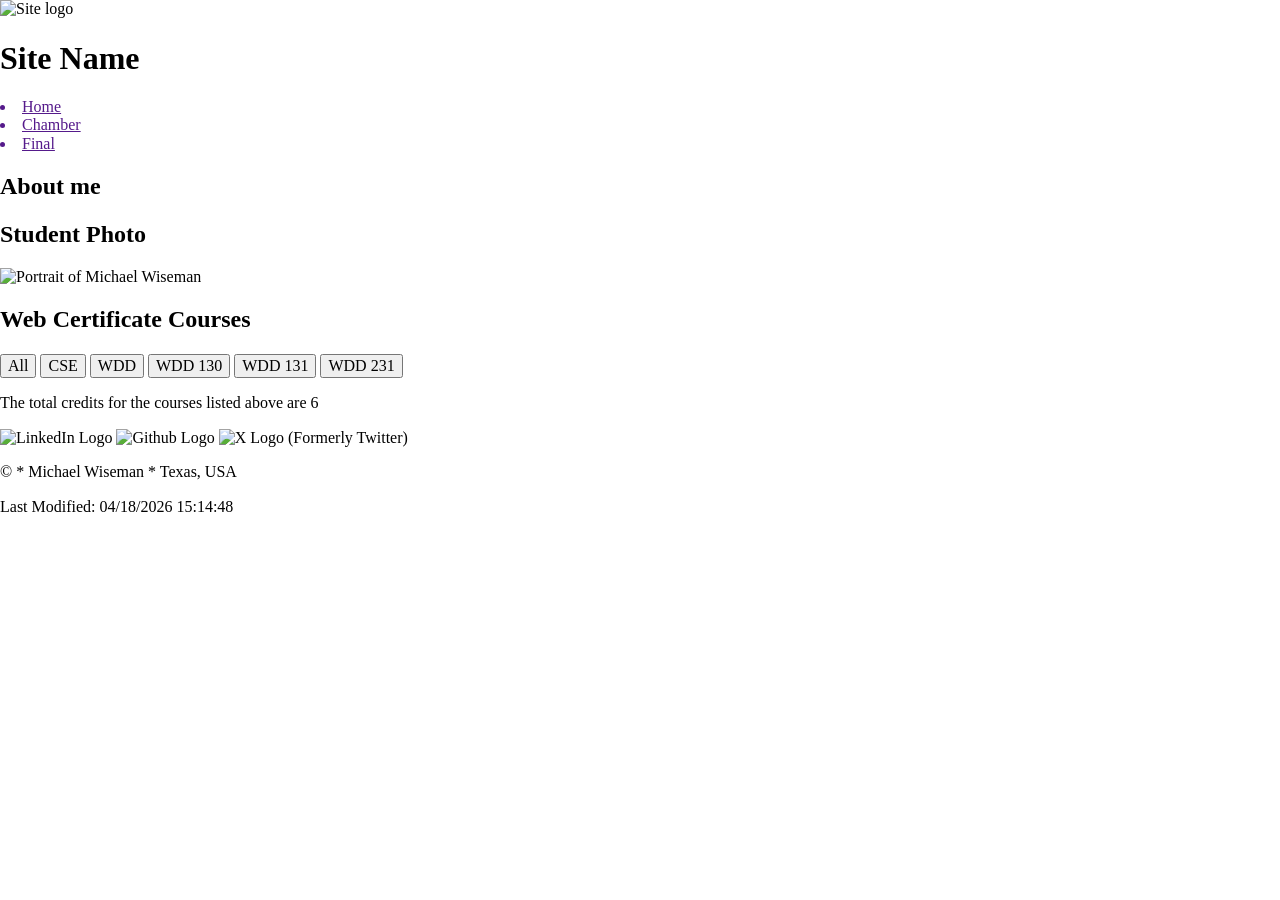
==== index.html @ cc6afd2e "Improve index.html layout by adding spacing and formatting adjustments for better readability and or" ====
<!DOCTYPE html>
<html>
    <head>
        <meta charset="utf-8">
        <meta http-equiv="X-UA-Compatible" content="IE=edge">
        <title>WDD 231 | Coursework</title>
        <meta name="description" content="">
        <meta name="viewport" content="width=device-width, initial-scale=1">
        <link rel="stylesheet" href="styles/normalize.css">
        <link rel="stylesheet" href="./styles/style.css">
    </head>
    <body>
        <header>

            <img src="" alt="Site logo">
            <h1>Site Name</h1>

            <nav>
                <a href=""><li>Home</li></a>
                <a href=""><li>Chamber</li></a>
                <a href=""><li>Final</li></a>
            </nav>

        </header>
        <main>

            <div>
                <h2>About me</h2>
            </div>
            
            <div>
                <h2>Student Photo</h2>
                <img src="" alt="Portrait of Michael Wiseman">
            </div>

            <div>
                <h2>Web Certificate Courses</h2>
                <button type="button">All</button>
                <button type="button">CSE</button>
                <button type="button">WDD</button>
                <button type="button">WDD 130</button>
                <button type="button">WDD 131</button>
                <button type="button">WDD 231</button>
            </div>

            <div>
                <p>The total credits for the courses listed above are 6</p>
                <img src="" alt="LinkedIn Logo">
                <img src="" alt="Github Logo">
                <img src="" alt="X Logo (Formerly Twitter)">
            </div>

        </main>

        <footer>

            <p>© * Michael Wiseman * Texas, USA</p>
            <p>Last Modified: 04/18/2026 15:14:48</p>
            
        </footer>
        
    </body>
</html>
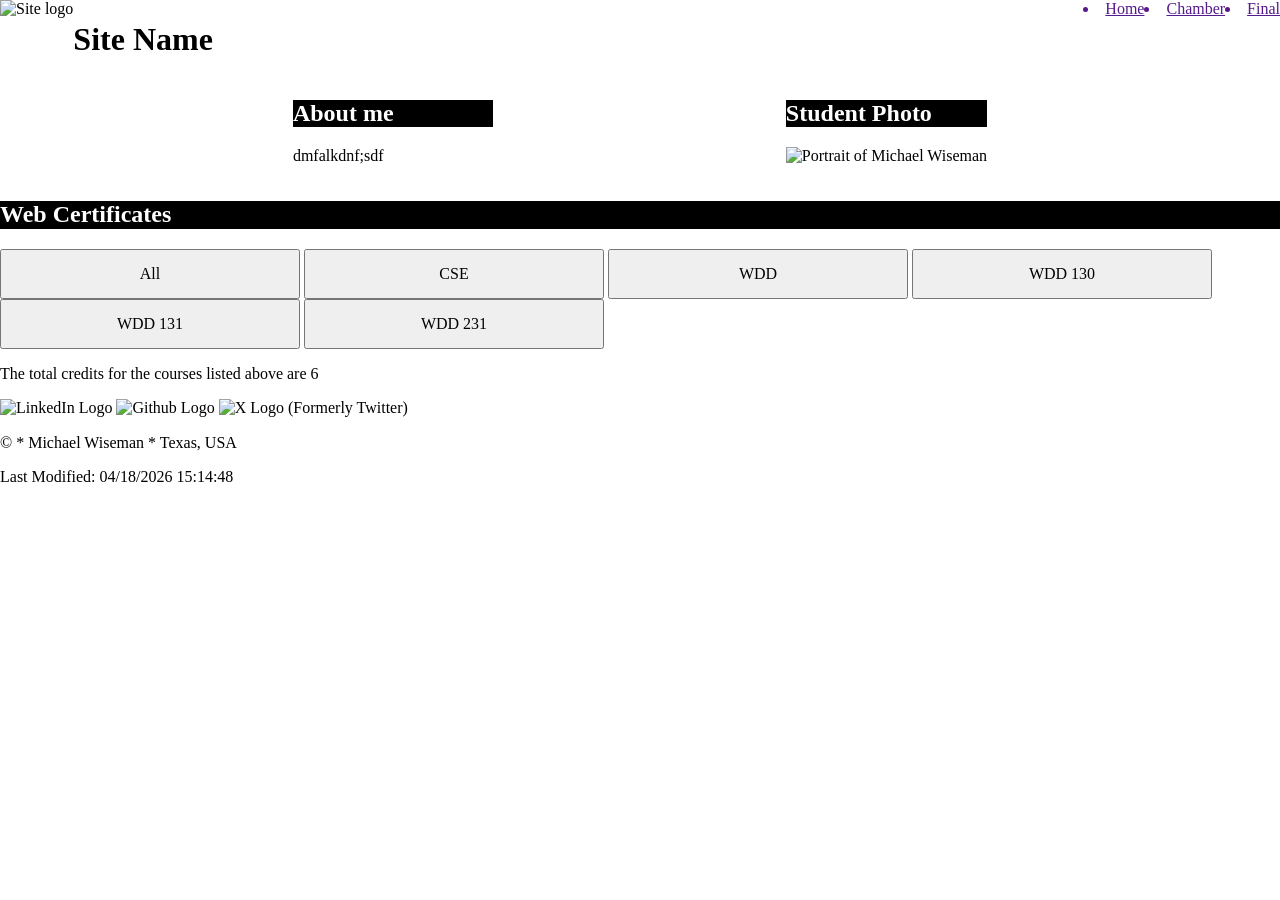
==== commit c6ed5d21: "Refactor index.html and style.css to improve layout with grid system and sectioning for better organ" ====
--- a/index.html
+++ b/index.html
@@ -11,9 +11,10 @@
     </head>
     <body>
         <header>
-
-            <img src="" alt="Site logo">
-            <h1>Site Name</h1>
+            <section>
+                <img src="" alt="Site logo">
+                <h1>Site Name</h1>
+            </section>
 
             <nav>
                 <a href=""><li>Home</li></a>
@@ -24,17 +25,24 @@
         </header>
         <main>
 
-            <div>
-                <h2>About me</h2>
+            <div class="tile-zero">
+                <section class="tile-titles">
+                    <h2>About me</h2>
+                </section>
+                <p>dmfalkdnf;sdf</p>
             </div>
             
-            <div>
-                <h2>Student Photo</h2>
+            <div class="tile-one">
+                <section class="tile-titles">
+                    <h2>Student Photo</h2>
+                </section>
                 <img src="" alt="Portrait of Michael Wiseman">
             </div>
 
-            <div>
-                <h2>Web Certificate Courses</h2>
+            <div class="buttons tile-two">
+                <section class="tile-titles">
+                    <h2>Web Certificates</h2>
+                </section>
                 <button type="button">All</button>
                 <button type="button">CSE</button>
                 <button type="button">WDD</button>
@@ -43,7 +51,7 @@
                 <button type="button">WDD 231</button>
             </div>
 
-            <div>
+            <div class="tile-three">
                 <p>The total credits for the courses listed above are 6</p>
                 <img src="" alt="LinkedIn Logo">
                 <img src="" alt="Github Logo">
--- a/styles/style.css
+++ b/styles/style.css
@@ -0,0 +1,52 @@
+
+
+main {
+	display: grid;
+    grid-template-columns: auto auto auto;
+}
+
+.tile-zero {
+    grid-column: 2/6;
+    min-width: 200px;
+}
+
+.tile-one{
+    grid-column: 7/10;
+    min-width: 200px;
+}
+
+.tile-two {
+    grid-column: 1/11;
+}
+.tile-three {
+    grid-column: 1/11;
+}
+
+header {
+    display: flex;
+    justify-content: space-between;
+    text-align: center;
+    grid-column:1/10
+}
+
+header section {
+    display: flex;
+    flex-direction: row;
+}
+
+nav {display: flex;
+    flex-direction: row;
+    text-align: center;
+}
+
+.tile-titles {
+    background-color: black;
+    color: white;
+    grid-column:1/3;
+}
+
+
+button{
+    width: 300px;
+    height: 50px;
+}
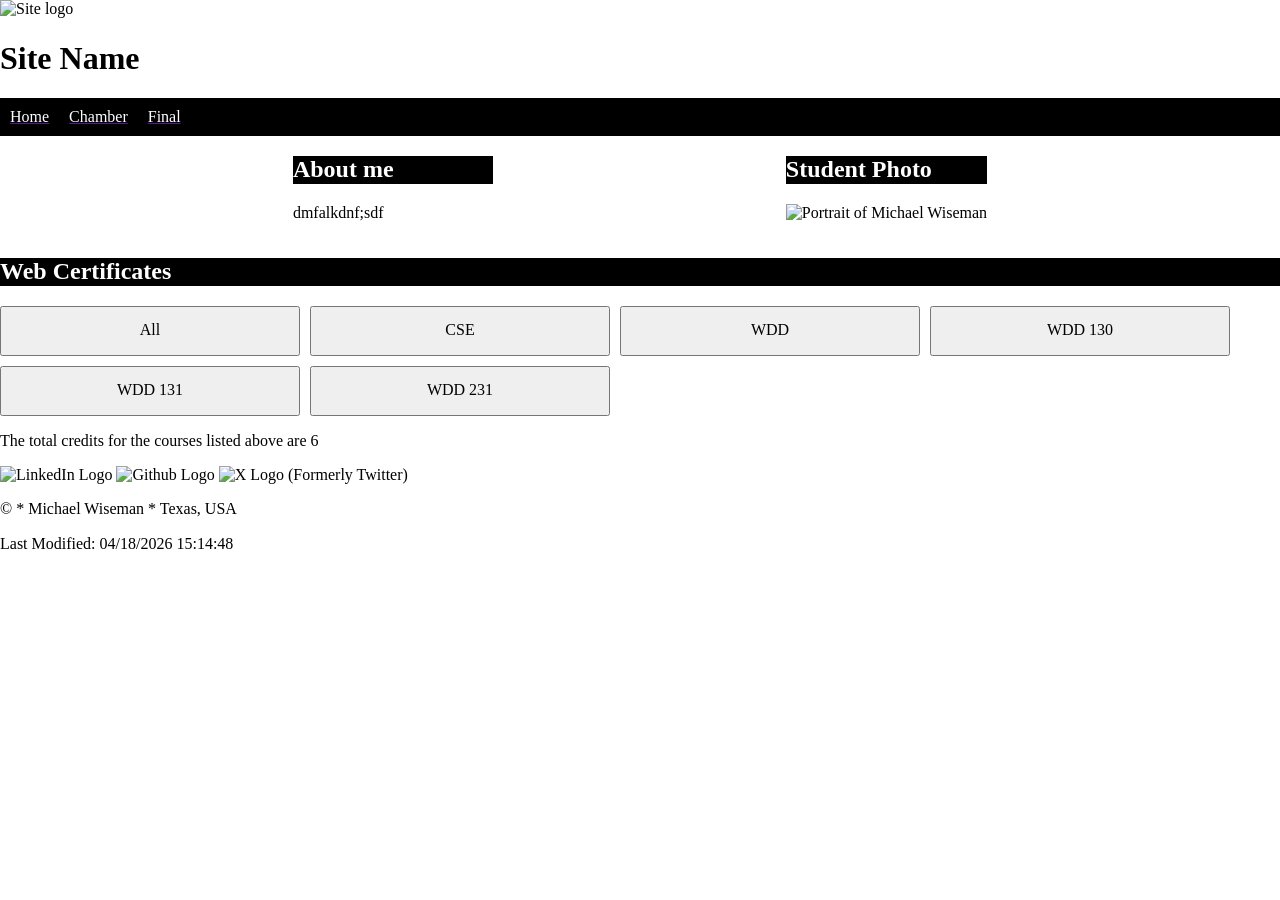
==== commit bc78a58c: "Refactor index.html and style.css to improve button layout and styling, including the addition of a " ====
--- a/index.html
+++ b/index.html
@@ -3,11 +3,17 @@
     <head>
         <meta charset="utf-8">
         <meta http-equiv="X-UA-Compatible" content="IE=edge">
+        <link rel="icon" href="./images/favicon.ico">
         <title>WDD 231 | Coursework</title>
         <meta name="description" content="">
         <meta name="viewport" content="width=device-width, initial-scale=1">
         <link rel="stylesheet" href="styles/normalize.css">
         <link rel="stylesheet" href="./styles/style.css">
+
+        <meta property="og:title" content="Michael Wiseman">
+        <meta property="og:description" content="Explore the course work that Michael Wiseman accomplished within the first year of BYU Pathway, including CSE110, WDD110, etc.">
+        <meta property="og:url" content="https://www.mcwiseman97.github.io/WDD231/">
+        <meta property="og:image" content="">
     </head>
     <body>
         <header>
@@ -39,16 +45,18 @@
                 <img src="" alt="Portrait of Michael Wiseman">
             </div>
 
-            <div class="buttons tile-two">
+            <div class="tile-two">
                 <section class="tile-titles">
                     <h2>Web Certificates</h2>
                 </section>
-                <button type="button">All</button>
-                <button type="button">CSE</button>
-                <button type="button">WDD</button>
-                <button type="button">WDD 130</button>
-                <button type="button">WDD 131</button>
-                <button type="button">WDD 231</button>
+                <sections class="buttons">
+                    <button type="button">All</button>
+                    <button type="button">CSE</button>
+                    <button type="button">WDD</button>
+                    <button type="button">WDD 130</button>
+                    <button type="button">WDD 131</button>
+                    <button type="button">WDD 231</button>
+                </sections>    
             </div>
 
             <div class="tile-three">
--- a/styles/style.css
+++ b/styles/style.css
@@ -23,20 +23,24 @@
 }
 
 header {
-    display: flex;
-    justify-content: space-between;
-    text-align: center;
-    grid-column:1/10
+    grid-column:1/11
 }
 
 header section {
+    color: black;
+}
+
+nav {
+    background-color: black;
     display: flex;
     flex-direction: row;
+    text-align: center;
 }
-
-nav {display: flex;
-    flex-direction: row;
-    text-align: center;
+nav li {
+    color: white;
+    text-decoration: none;
+    list-style: none;
+    padding: 10px;
 }
 
 .tile-titles {
@@ -45,8 +49,14 @@
     grid-column:1/3;
 }
 
-
 button{
     width: 300px;
     height: 50px;
+    
+}
+
+.buttons {
+    display: flex; 
+    flex-wrap: wrap;
+    gap: 10px;
 }
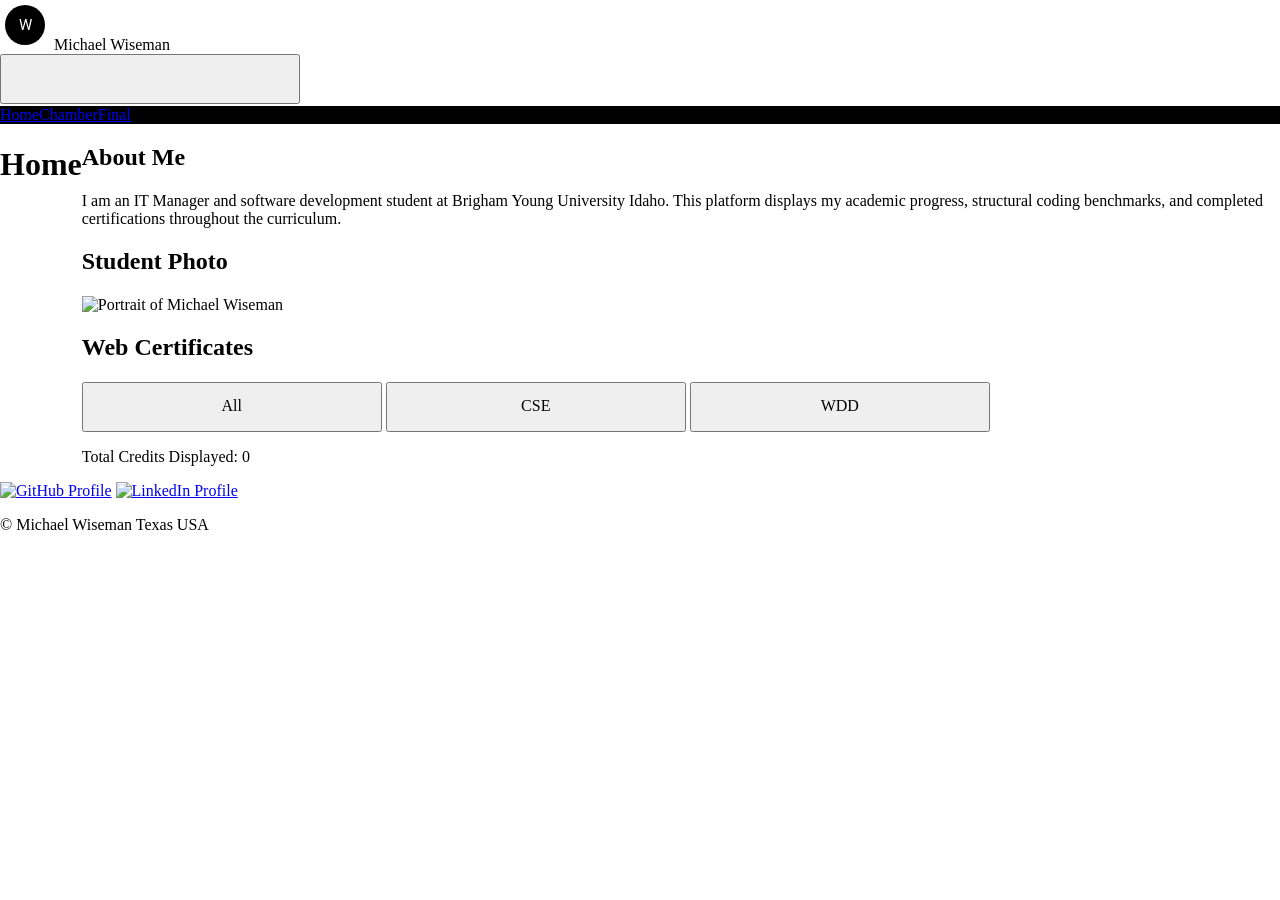
==== commit 340f00e5: "Modifies index.html to regorganize." ====
--- a/index.html
+++ b/index.html
@@ -1,79 +1,70 @@
 <!DOCTYPE html>
-<html>
-    <head>
-        <meta charset="utf-8">
-        <meta http-equiv="X-UA-Compatible" content="IE=edge">
-        <link rel="icon" href="./images/favicon.ico">
-        <title>WDD 231 | Coursework</title>
-        <meta name="description" content="">
-        <meta name="viewport" content="width=device-width, initial-scale=1">
-        <link rel="stylesheet" href="styles/normalize.css">
-        <link rel="stylesheet" href="./styles/style.css">
-
-        <meta property="og:title" content="Michael Wiseman">
-        <meta property="og:description" content="Explore the course work that Michael Wiseman accomplished within the first year of BYU Pathway, including CSE110, WDD110, etc.">
-        <meta property="og:url" content="https://www.mcwiseman97.github.io/WDD231/">
-        <meta property="og:image" content="">
-    </head>
-    <body>
-        <header>
-            <section>
-                <img src="" alt="Site logo">
-                <h1>Site Name</h1>
+<html lang="en">
+<head>
+    <meta charset="utf-8">
+    <meta http-equiv="X-UA-Compatible" content="IE=edge">
+    <link rel="icon" href="images/favicon.ico">
+    <title>WDD 231 | Coursework</title>
+    <meta name="description" content="Explore the academic coursework completed by Michael Wiseman for the Software Development degree program at Brigham Young University Idaho.">
+    <meta name="author" content="Michael Wiseman">
+    <meta name="viewport" content="width=device-width, initial-scale=1">
+    <link rel="stylesheet" href="styles/normalize.css">
+    <link rel="stylesheet" href="styles/style.css">
+    <link rel="preconnect" href="https://fonts.googleapis.com">
+    <link rel="preconnect" href="https://fonts.gstatic.com" crossorigin>
+    <link href="https://fonts.googleapis.com/css2?family=Roboto:wght@300;400;700&display=swap" rel="stylesheet">
+    <meta property="og:title" content="Michael Wiseman">
+    <meta property="og:description" content="Explore the course work that Michael Wiseman accomplished within the first year of BYU Pathway, including CSE110, WDD110, etc.">
+    <meta property="og:url" content="https://www.mcwiseman97.github.io/WDD231/">
+    <meta property="og:image" content="images/profile.jpg">
+    <script src="scripts/main.js" defer></script>
+</head>
+<body>
+    <header>
+        <div class="header-container">
+            <svg class="logo" viewBox="0 0 100 100" width="50" height="50">
+                <circle cx="50" cy="50" r="40" fill="#000000"/>
+                <text x="50" y="60" font-family="Roboto" font-size="30" fill="#ffffff" text-anchor="middle">W</text>
+            </svg>
+            <span>Michael Wiseman</span>
+        </div>
+        <button id="menu" aria-label="Toggle Menu"></button>
+        <nav id="animate-nav">
+            <a href="#" class="active">Home</a>
+            <a href="#">Chamber</a>
+            <a href="#">Final</a>
+        </nav>
+    </header>
+    <main>
+        <h1>Home</h1>
+        <div class="grid-container">
+            <section class="card about-card">
+                <h2>About Me</h2>
+                <p>I am an IT Manager and software development student at Brigham Young University Idaho. This platform displays my academic progress, structural coding benchmarks, and completed certifications throughout the curriculum.</p>
             </section>
-
-            <nav>
-                <a href=""><li>Home</li></a>
-                <a href=""><li>Chamber</li></a>
-                <a href=""><li>Final</li></a>
-            </nav>
-
-        </header>
-        <main>
-
-            <div class="tile-zero">
-                <section class="tile-titles">
-                    <h2>About me</h2>
-                </section>
-                <p>dmfalkdnf;sdf</p>
-            </div>
-            
-            <div class="tile-one">
-                <section class="tile-titles">
-                    <h2>Student Photo</h2>
-                </section>
-                <img src="" alt="Portrait of Michael Wiseman">
-            </div>
-
-            <div class="tile-two">
-                <section class="tile-titles">
-                    <h2>Web Certificates</h2>
-                </section>
-                <sections class="buttons">
-                    <button type="button">All</button>
-                    <button type="button">CSE</button>
-                    <button type="button">WDD</button>
-                    <button type="button">WDD 130</button>
-                    <button type="button">WDD 131</button>
-                    <button type="button">WDD 231</button>
-                </sections>    
-            </div>
-
-            <div class="tile-three">
-                <p>The total credits for the courses listed above are 6</p>
-                <img src="" alt="LinkedIn Logo">
-                <img src="" alt="Github Logo">
-                <img src="" alt="X Logo (Formerly Twitter)">
-            </div>
-
-        </main>
-
-        <footer>
-
-            <p>© * Michael Wiseman * Texas, USA</p>
-            <p>Last Modified: 04/18/2026 15:14:48</p>
-            
-        </footer>
-        
-    </body>
+            <section class="card profile-card">
+                <h2>Student Photo</h2>
+                <img src="images/profile.jpg" alt="Portrait of Michael Wiseman">
+            </section>
+            <section class="card certificate-card">
+                <h2>Web Certificates</h2>
+                <div class="filter-buttons">
+                    <button type="button" id="filter-all" class="btn active">All</button>
+                    <button type="button" id="filter-cse" class="btn">CSE</button>
+                    <button type="button" id="filter-wdd" class="btn">WDD</button>
+                </div>
+                <div id="course-container" class="course-grid"></div>
+                <p class="credits-display">Total Credits Displayed: <span id="total-credits">0</span></p>
+            </section>
+        </div>
+    </main>
+    <footer>
+        <div class="social-links">
+            <a href="https://github.com" target="_blank"><img src="images/github.png" alt="GitHub Profile"></a>
+            <a href="https://linkedin.com" target="_blank"><img src="images/linkedin.png" alt="LinkedIn Profile"></a>
+        </div>
+        <p>&copy; <span id="current-year"></span> Michael Wiseman Texas USA</p>
+        <p id="lastModified"></p>
+    </footer>
+</body>
 </html>
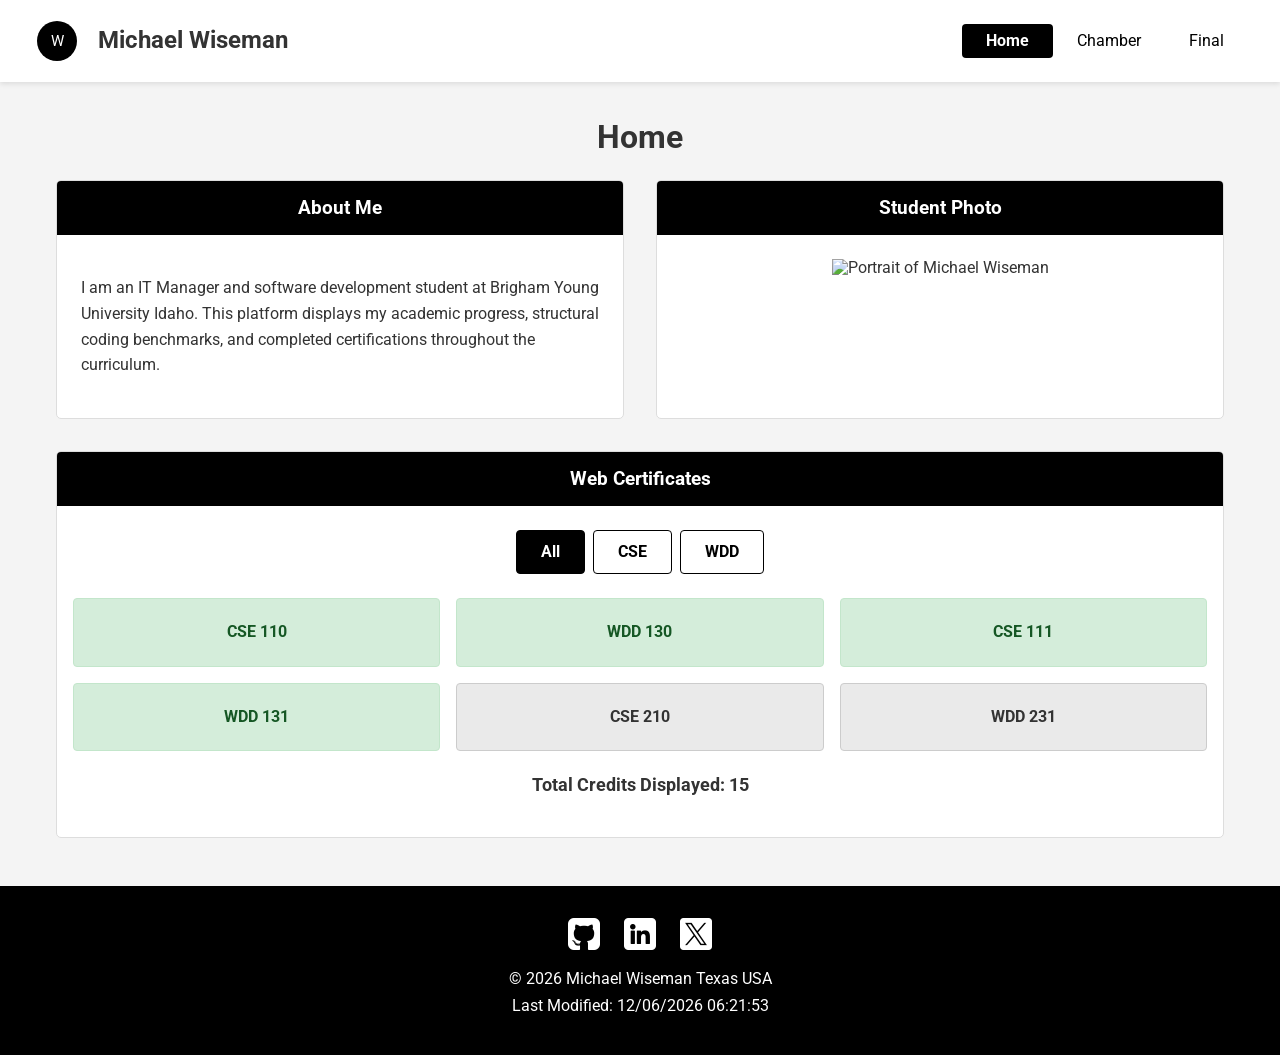
==== commit 0733b68b: "Refactor code structure for improved readability and maintainability" ====
--- a/index.html
+++ b/index.html
@@ -62,6 +62,7 @@
         <div class="social-links">
             <a href="https://github.com" target="_blank"><img src="images/github.png" alt="GitHub Profile"></a>
             <a href="https://linkedin.com" target="_blank"><img src="images/linkedin.png" alt="LinkedIn Profile"></a>
+            <a href="https://github.com" target="_blank"><img src="images/twitter.png" alt="Twitter Profile"></a>
         </div>
         <p>&copy; <span id="current-year"></span> Michael Wiseman Texas USA</p>
         <p id="lastModified"></p>
--- a/styles/style.css
+++ b/styles/style.css
@@ -1,62 +1,265 @@
-
+* {
+    box-sizing: border-box;
+}
+
+body {
+    font-family: 'Roboto', sans-serif;
+    margin: 0;
+    padding: 0;
+    background-color: #f4f4f4;
+    color: #333333;
+}
+
+header {
+    background-color: #ffffff;
+    padding: 1rem;
+    position: relative;
+    box-shadow: 0 2px 5px rgba(0,0,0,0.1);
+}
+
+.header-container {
+    display: flex;
+    align-items: center;
+    gap: 1rem;
+}
+
+header span {
+    font-size: 1.5rem;
+    font-weight: 700;
+}
+
+#menu {
+    position: absolute;
+    top: 1rem;
+    right: 1rem;
+    background: none;
+    border: none;
+    font-size: 2rem;
+    cursor: pointer;
+    padding: 0;
+    width: 44px;
+    height: 44px;
+}
+
+#menu::before {
+    content: "☰";
+}
+
+#menu.open::before {
+    content: "❌";
+}
+
+nav {
+    display: none;
+    flex-direction: column;
+    background-color: #000000;
+    margin-top: 1rem;
+}
+
+nav.open {
+    display: flex;
+}
+
+nav a {
+    color: #ffffff;
+    padding: 1rem;
+    text-decoration: none;
+    text-align: center;
+    transition: background 0.3s ease;
+}
+
+nav a:hover {
+    background-color: #333333;
+}
+
+nav a.active {
+    background-color: #222222;
+    font-weight: 700;
+}
 
 main {
-	display: grid;
-    grid-template-columns: auto auto auto;
-}
-
-.tile-zero {
-    grid-column: 2/6;
-    min-width: 200px;
-}
-
-.tile-one{
-    grid-column: 7/10;
-    min-width: 200px;
-}
-
-.tile-two {
-    grid-column: 1/11;
-}
-.tile-three {
-    grid-column: 1/11;
-}
-
-header {
-    grid-column:1/11
-}
-
-header section {
-    color: black;
-}
-
-nav {
-    background-color: black;
-    display: flex;
-    flex-direction: row;
-    text-align: center;
-}
-nav li {
-    color: white;
-    text-decoration: none;
-    list-style: none;
-    padding: 10px;
-}
-
-.tile-titles {
-    background-color: black;
-    color: white;
-    grid-column:1/3;
-}
-
-button{
-    width: 300px;
-    height: 50px;
-    
-}
-
-.buttons {
-    display: flex; 
-    flex-wrap: wrap;
-    gap: 10px;
+    padding: 1rem;
+    max-width: 1200px;
+    margin: 0 auto;
+}
+
+h1 {
+    text-align: center;
+    margin-bottom: 1.5rem;
+}
+
+.grid-container {
+    display: flex;
+    flex-direction: column;
+    gap: 1.5rem;
+}
+
+.card {
+    background-color: #ffffff;
+    border: 1px solid #dddddd;
+    border-radius: 5px;
+    overflow: hidden;
+}
+
+.card h2 {
+    background-color: #000000;
+    color: #ffffff;
+    margin: 0;
+    padding: 1rem;
+    font-size: 1.2rem;
+    text-align: center;
+}
+
+.about-card p {
+    padding: 1.5rem;
+    line-height: 1.6;
+}
+
+.profile-card {
+    text-align: center;
+}
+
+.profile-card img {
+    width: 100%;
+    max-width: 300px;
+    height: auto;
+    padding: 1.5rem;
+}
+
+.certificate-card {
+    padding-bottom: 1.5rem;
+}
+
+.filter-buttons {
+    display: flex;
+    justify-content: center;
+    gap: 0.5rem;
+    padding: 1.5rem 1rem;
+}
+
+.btn {
+    padding: 0.75rem 1.5rem;
+    border: 1px solid #000000;
+    background-color: #ffffff;
+    color: #000000;
+    cursor: pointer;
+    font-weight: 700;
+    border-radius: 4px;
+    transition: all 0.3s ease;
+}
+
+.btn:hover, .btn.active {
+    background-color: #000000;
+    color: #ffffff;
+}
+
+.course-grid {
+    display: grid;
+    grid-template-columns: 1fr;
+    gap: 1rem;
+    padding: 0 1rem;
+}
+
+.course-card {
+    background-color: #eaeaea;
+    border: 1px solid #cccccc;
+    border-radius: 4px;
+    padding: 1.5rem;
+    text-align: center;
+    font-weight: 700;
+}
+
+.course-card.completed {
+    background-color: #d4edda;
+    border-color: #c3e6cb;
+    color: #155724;
+}
+
+.credits-display {
+    text-align: center;
+    font-weight: 700;
+    margin-top: 1.5rem;
+    font-size: 1.1rem;
+}
+
+footer {
+    background-color: #000000;
+    color: #ffffff;
+    text-align: center;
+    padding: 2rem 1rem;
+    margin-top: 2rem;
+}
+
+footer p {
+    margin: 0.5rem 0;
+}
+
+.social-links {
+    display: flex;
+    justify-content: center;
+    gap: 1.5rem;
+    margin-bottom: 1rem;
+}
+
+.social-links img {
+    width: 32px;
+    height: 32px;
+    filter: invert(1);
+}
+
+@media (min-width: 768px) {
+    header {
+        display: flex;
+        justify-content: space-between;
+        align-items: center;
+        padding: 1rem 2rem;
+    }
+
+    #menu {
+        display: none;
+    }
+
+    nav {
+        display: flex;
+        flex-direction: row;
+        margin-top: 0;
+        background-color: transparent;
+    }
+
+    nav a {
+        color: #000000;
+        padding: 0.5rem 1.5rem;
+        border-radius: 4px;
+    }
+
+    nav a:hover {
+        background-color: #eaeaea;
+    }
+
+    nav a.active {
+        background-color: #000000;
+        color: #ffffff;
+    }
+
+    .grid-container {
+        display: grid;
+        grid-template-columns: repeat(2, 1fr);
+        gap: 2rem;
+    }
+
+    .about-card {
+        grid-column: 1 / 2;
+    }
+
+    .profile-card {
+        grid-column: 2 / 3;
+    }
+
+    .certificate-card {
+        grid-column: 1 / 3;
+    }
+
+    .course-grid {
+        grid-template-columns: repeat(3, 1fr);
+    }
 }
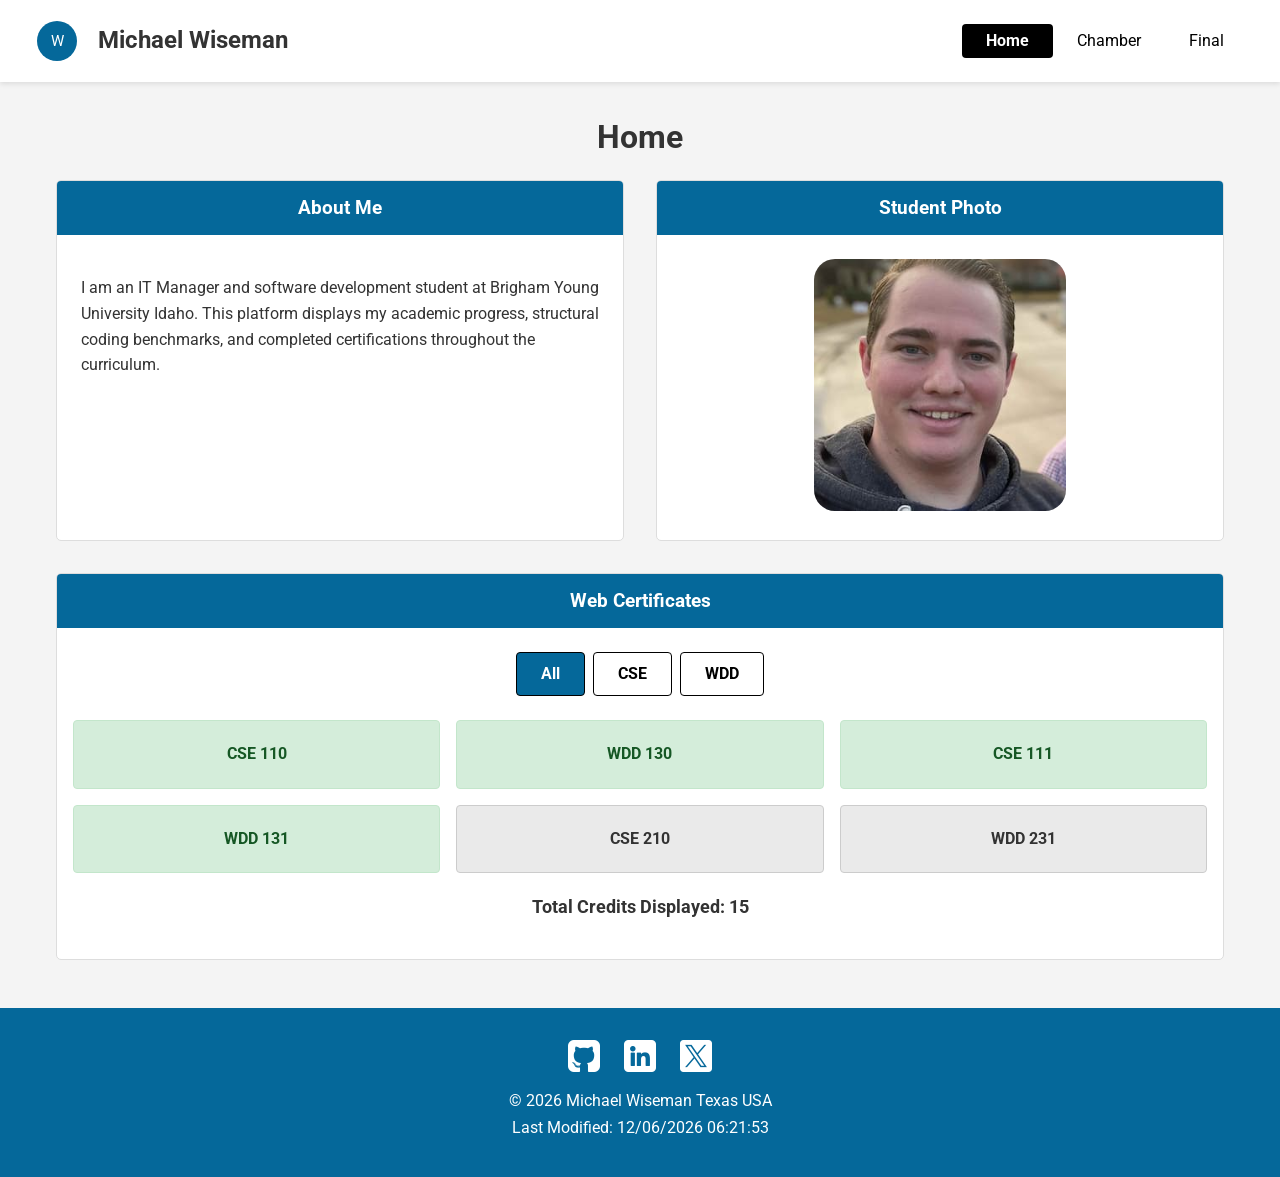
==== commit 9c35bd5f: "Update index.html and style.css for improved layout and styling; add profile image" ====
--- a/index.html
+++ b/index.html
@@ -23,7 +23,7 @@
     <header>
         <div class="header-container">
             <svg class="logo" viewBox="0 0 100 100" width="50" height="50">
-                <circle cx="50" cy="50" r="40" fill="#000000"/>
+                <circle cx="50" cy="50" r="40" fill="#05689a"/>
                 <text x="50" y="60" font-family="Roboto" font-size="30" fill="#ffffff" text-anchor="middle">W</text>
             </svg>
             <span>Michael Wiseman</span>
@@ -64,8 +64,10 @@
             <a href="https://linkedin.com" target="_blank"><img src="images/linkedin.png" alt="LinkedIn Profile"></a>
             <a href="https://github.com" target="_blank"><img src="images/twitter.png" alt="Twitter Profile"></a>
         </div>
-        <p>&copy; <span id="current-year"></span> Michael Wiseman Texas USA</p>
-        <p id="lastModified"></p>
+        <div id="web-master">
+            <p>&copy; <span id="current-year"></span> Michael Wiseman Texas USA</p>
+            <p id="lastModified"></p>
+        </div>
     </footer>
 </body>
 </html>
--- a/styles/style.css
+++ b/styles/style.css
@@ -52,28 +52,28 @@
 nav {
     display: none;
     flex-direction: column;
+    background-color: #05689a;
+    margin-top: 1rem;
+}
+
+nav.open {
+    display: flex;
+}
+
+nav a {
+    color: #ffffff;
+    padding: 1rem;
+    text-decoration: none;
+    text-align: center;
+    transition: background 0.3s ease;
+}
+
+nav a:hover {
+    background-color: #05689a;
+}
+
+nav a.active {
     background-color: #000000;
-    margin-top: 1rem;
-}
-
-nav.open {
-    display: flex;
-}
-
-nav a {
-    color: #ffffff;
-    padding: 1rem;
-    text-decoration: none;
-    text-align: center;
-    transition: background 0.3s ease;
-}
-
-nav a:hover {
-    background-color: #333333;
-}
-
-nav a.active {
-    background-color: #222222;
     font-weight: 700;
 }
 
@@ -102,7 +102,7 @@
 }
 
 .card h2 {
-    background-color: #000000;
+    background-color: #05689a;
     color: #ffffff;
     margin: 0;
     padding: 1rem;
@@ -124,6 +124,7 @@
     max-width: 300px;
     height: auto;
     padding: 1.5rem;
+    border-radius: 15%;
 }
 
 .certificate-card {
@@ -149,7 +150,7 @@
 }
 
 .btn:hover, .btn.active {
-    background-color: #000000;
+    background-color: #05689a;
     color: #ffffff;
 }
 
@@ -183,12 +184,13 @@
 }
 
 footer {
-    background-color: #000000;
+    background-color: #05689a;
     color: #ffffff;
     text-align: center;
     padding: 2rem 1rem;
     margin-top: 2rem;
 }
+
 
 footer p {
     margin: 0.5rem 0;
